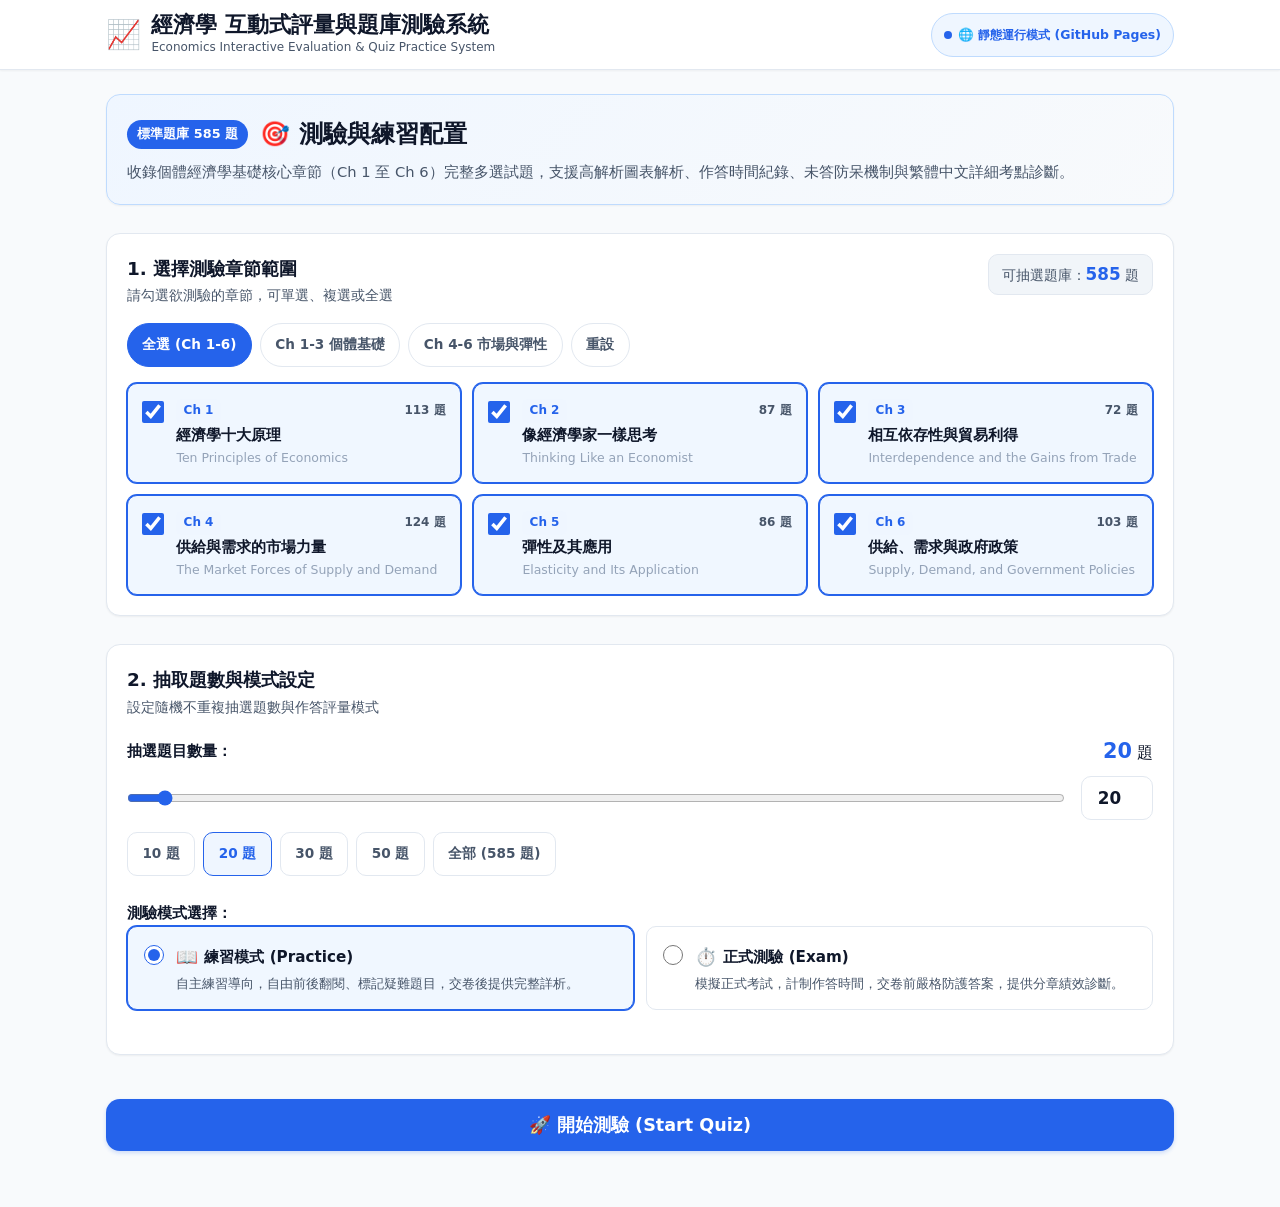
==== index.html @ 31da5ab0 "Initial deployment: Economics Quiz & Evaluation System (Ch 1-6, 585 Qs)" ====
<!DOCTYPE html>
<html lang="zh-Hant">
<head>
  <meta charset="UTF-8">
  <meta name="viewport" content="width=device-width, initial-scale=1.0">
  <meta name="description" content="經濟學 互動式評量與題庫測驗系統 - 支援行動端響應式體驗 (RWD) 與 GitHub Pages 雙運行架構">
  <meta name="theme-color" content="#2563eb">
  <title>經濟學 互動式評量與題庫測驗系統</title>
  <link rel="icon" href="data:image/svg+xml,<svg xmlns=%22http://www.w3.org/2000/svg%22 viewBox=%220 0 100 100%22><text y=%22.9em%22 font-size=%2290%22>📈</text></svg>">
  <link rel="stylesheet" href="./static/css/style.css" onerror="this.onerror=null;this.href='./css/style.css';">
</head>
<body>
  <!-- Global Application Header -->
  <header class="app-header">
    <div class="header-container">
      <div class="brand">
        <span class="brand-icon">📈</span>
        <div class="brand-text">
          <h1 class="brand-title">經濟學 互動式評量與題庫測驗系統</h1>
          <p class="brand-subtitle">Economics Interactive Evaluation & Quiz Practice System</p>
        </div>
      </div>
      <div class="header-actions">
        <span id="runtime-badge" class="runtime-badge badge-detecting" title="運行架構狀態">
          <span class="badge-dot"></span>
          <span class="badge-text">連線偵測中...</span>
        </span>
        <button id="btn-nav-home" class="btn-icon hidden" title="返回設定首頁" aria-label="返回設定首頁">
          🏠 設定
        </button>
      </div>
    </div>
  </header>

  <!-- Main View Container -->
  <main class="main-content">
    
    <!-- ================================================================= -->
    <!-- VIEW 1: SETUP / CONFIGURATION VIEW                                -->
    <!-- ================================================================= -->
    <section id="view-setup" class="view-section active">
      <div class="setup-container">
        
        <!-- Welcome & System Banner -->
        <div class="card intro-card">
          <div class="intro-header">
            <span class="intro-badge">標準題庫 585 題</span>
            <h2>🎯 測驗與練習配置</h2>
          </div>
          <p class="intro-desc">
            收錄個體經濟學基礎核心章節（Ch 1 至 Ch 6）完整多選試題，支援高解析圖表解析、作答時間紀錄、未答防呆機制與繁體中文詳細考點診斷。
          </p>
        </div>

        <!-- Chapter Selection Card -->
        <div class="card config-card">
          <div class="card-header">
            <div>
              <h3 class="card-title">1. 選擇測驗章節範圍</h3>
              <p class="card-subtitle">請勾選欲測驗的章節，可單選、複選或全選</p>
            </div>
            <div class="pool-stat">
              可抽選題庫：<strong id="pool-count">0</strong> 題
            </div>
          </div>

          <!-- Quick Selector Buttons -->
          <div class="quick-selectors">
            <button type="button" id="btn-select-all" class="btn-chip active">全選 (Ch 1-6)</button>
            <button type="button" id="btn-select-ch1-3" class="btn-chip">Ch 1-3 個體基礎</button>
            <button type="button" id="btn-select-ch4-6" class="btn-chip">Ch 4-6 市場與彈性</button>
            <button type="button" id="btn-select-reset" class="btn-chip btn-chip-reset">重設</button>
          </div>

          <!-- Chapter Grid -->
          <div id="chapter-list" class="chapter-grid" role="group" aria-label="章節選擇清單">
            <!-- Dynamically populated chapters -->
            <div class="loading-state">
              <span class="spinner"></span> 載入題庫章節中...
            </div>
          </div>
        </div>

        <!-- Quiz Parameters Card -->
        <div class="card config-card">
          <div class="card-header">
            <div>
              <h3 class="card-title">2. 抽取題數與模式設定</h3>
              <p class="card-subtitle">設定隨機不重複抽選題數與作答評量模式</p>
            </div>
          </div>

          <!-- Question Count Selection -->
          <div class="form-group">
            <div class="label-row">
              <label for="input-count" class="form-label">抽選題目數量：</label>
              <div class="count-value-display">
                <span id="count-display" class="highlight-number">20</span> 題
              </div>
            </div>

            <div class="slider-container">
              <input type="range" id="slider-count" min="1" max="100" value="20" class="range-slider" aria-label="抽選題數拉桿">
              <input type="number" id="input-count" min="1" max="100" value="20" class="number-input" aria-label="抽選題數數值輸入">
            </div>

            <!-- Quick Count Chips -->
            <div class="count-chips">
              <button type="button" class="btn-count-chip" data-count="10">10 題</button>
              <button type="button" class="btn-count-chip active" data-count="20">20 題</button>
              <button type="button" class="btn-count-chip" data-count="30">30 題</button>
              <button type="button" class="btn-count-chip" data-count="50">50 題</button>
              <button type="button" id="btn-count-all" class="btn-count-chip" data-count="all">全選目前題庫</button>
            </div>
          </div>

          <!-- Mode Selector -->
          <div class="form-group">
            <label class="form-label">測驗模式選擇：</label>
            <div class="mode-grid">
              <label class="mode-card">
                <input type="radio" name="quiz-mode" value="practice" checked>
                <div class="mode-card-content">
                  <div class="mode-header">
                    <span class="mode-icon">📖</span>
                    <strong class="mode-title">練習模式 (Practice)</strong>
                  </div>
                  <p class="mode-desc">自主練習導向，自由前後翻閱、標記疑難題目，交卷後提供完整詳析。</p>
                </div>
              </label>

              <label class="mode-card">
                <input type="radio" name="quiz-mode" value="exam">
                <div class="mode-card-content">
                  <div class="mode-header">
                    <span class="mode-icon">⏱️</span>
                    <strong class="mode-title">正式測驗 (Exam)</strong>
                  </div>
                  <p class="mode-desc">模擬正式考試，計制作答時間，交卷前嚴格防護答案，提供分章績效診斷。</p>
                </div>
              </label>
            </div>
          </div>
        </div>

        <!-- Action Row -->
        <div class="start-action-row">
          <button type="button" id="btn-start-quiz" class="btn btn-primary btn-lg btn-start">
            🚀 開始測驗 (Start Quiz)
          </button>
        </div>

      </div>
    </section>


    <!-- ================================================================= -->
    <!-- VIEW 2: INTERACTIVE QUIZ VIEW                                     -->
    <!-- ================================================================= -->
    <section id="view-quiz" class="view-section">
      <div class="quiz-container">
        
        <!-- Quiz Control Bar -->
        <div class="quiz-control-bar card">
          <div class="quiz-status-row">
            <div class="status-left">
              <span id="quiz-mode-tag" class="tag tag-mode">練習模式</span>
              <span id="current-q-chapter" class="tag tag-chapter">第 1 章</span>
              <span class="q-progress-text">第 <strong id="current-q-num">1</strong> / <span id="total-q-num">20</span> 題</span>
            </div>
            <div class="status-right">
              <div class="timer-box" title="作答時間">
                <span class="timer-icon">⏱️</span>
                <span id="quiz-timer" class="timer-text">00:00</span>
              </div>
              <button type="button" id="btn-flag-q" class="btn-flag" title="標記本題以便稍後回顧 (快速鍵: F)">
                <span class="flag-icon">🚩</span>
                <span id="flag-text" class="flag-label">標記此題</span>
              </button>
              <button type="button" id="btn-toggle-palette" class="btn-palette" title="開啟題號抽屜清單">
                <span>📑 題號</span>
                <span id="palette-summary-count" class="badge-count">0/20</span>
              </button>
            </div>
          </div>

          <!-- Progress Bar -->
          <div class="progress-track" aria-label="測驗作答進度">
            <div id="quiz-progress-bar" class="progress-fill" style="width: 5%;"></div>
          </div>
        </div>

        <!-- Question Body Card -->
        <div id="question-card" class="card question-card">
          <!-- Question Stem -->
          <div class="question-stem-container">
            <div class="stem-header">
              <span class="stem-number-badge">Q<span id="stem-q-number">1</span></span>
              <div id="question-stem" class="stem-text">題目載入中...</div>
            </div>
          </div>

          <!-- Context Markdown Table (if question has context table) -->
          <div id="question-context-table" class="context-table-wrapper hidden"></div>

          <!-- Diagram Image (if question has diagram) -->
          <div id="question-diagram-container" class="diagram-container hidden">
            <div class="diagram-box">
              <img id="question-diagram-img" src="" alt="經濟學考題圖表" class="diagram-img" loading="lazy">
              <div class="diagram-zoom-hint">
                <span>🔍 點擊放大圖表檢視</span>
              </div>
            </div>
          </div>

          <!-- Options Container -->
          <div id="question-options" class="options-container" role="radiogroup" aria-label="題目選項">
            <!-- Populated dynamically: A, B, C, D -->
          </div>
        </div>

        <!-- Quiz Navigation Controls -->
        <div class="quiz-nav-bar">
          <button type="button" id="btn-prev-q" class="btn btn-secondary btn-nav" disabled>
            ⬅️ 上一題 <span class="shortcut-hint">[P / ←]</span>
          </button>
          
          <button type="button" id="btn-submit-quiz" class="btn btn-warning btn-nav btn-submit">
            📋 立即交卷
          </button>

          <button type="button" id="btn-next-q" class="btn btn-primary btn-nav">
            下一題 ➡️ <span class="shortcut-hint">[N / →]</span>
          </button>
        </div>

        <!-- Keyboard Shortcut Hint Footer -->
        <footer class="shortcut-footer">
          <span class="shortcut-item"><kbd>A</kbd> / <kbd>B</kbd> / <kbd>C</kbd> / <kbd>D</kbd> 或 <kbd>1</kbd> - <kbd>4</kbd> 選擇選項</span>
          <span class="shortcut-divider">|</span>
          <span class="shortcut-item"><kbd>←</kbd> / <kbd>P</kbd> 上一題</span>
          <span class="shortcut-divider">|</span>
          <span class="shortcut-item"><kbd>→</kbd> / <kbd>N</kbd> 下一題</span>
          <span class="shortcut-divider">|</span>
          <span class="shortcut-item"><kbd>F</kbd> 標記/取消標記</span>
        </footer>

      </div>
    </section>


    <!-- ================================================================= -->
    <!-- VIEW 3: SCORE & DIAGNOSTIC REVIEW VIEW                           -->
    <!-- ================================================================= -->
    <section id="view-review" class="view-section">
      <div class="review-container">
        
        <!-- Score Summary Hero Card -->
        <div class="card summary-card">
          <div class="summary-hero">
            <div class="score-display">
              <span class="score-label">測驗得分</span>
              <div class="score-numbers">
                <span id="review-score-num" class="score-correct">0</span>
                <span class="score-divider">/</span>
                <span id="review-total-num" class="score-total">0</span>
              </div>
              <div class="score-pct-badge">
                正確率：<strong id="review-percentage">0.0%</strong>
              </div>
            </div>

            <div class="summary-details">
              <div id="review-tier-badge" class="tier-badge tier-good">
                🎯 測驗完成
              </div>
              <div class="meta-stats">
                <div class="meta-item">
                  <span class="meta-icon">⏱️</span>
                  <span>總耗時：<strong id="review-time-elapsed">00:00</strong></span>
                </div>
                <div class="meta-item">
                  <span class="meta-icon">📊</span>
                  <span>測驗模式：<strong id="review-mode-label">練習模式</strong></span>
                </div>
                <div class="meta-item">
                  <span class="meta-icon">🚩</span>
                  <span>標記題目：<strong id="review-flagged-count">0</strong> 題</span>
                </div>
              </div>
            </div>
          </div>

          <!-- Chapter Breakdown Progress -->
          <div class="chapter-breakdown-wrapper">
            <h4 class="breakdown-title">📚 各章節答對率分項診斷</h4>
            <div id="chapter-breakdown-list" class="breakdown-grid">
              <!-- Dynamically populated chapter bars -->
            </div>
          </div>
        </div>

        <!-- Filter & Action Controls -->
        <div class="review-action-toolbar card">
          <div class="review-filters" role="group" aria-label="複習篩選">
            <button type="button" id="btn-filter-all" class="btn-filter active">
              全部題目 (<span id="filter-all-count">0</span>)
            </button>
            <button type="button" id="btn-filter-wrong" class="btn-filter">
              ❌ 僅看錯題 (<span id="filter-wrong-count">0</span>)
            </button>
            <button type="button" id="btn-filter-flagged" class="btn-filter">
              🚩 僅看標記題 (<span id="filter-flagged-count">0</span>)
            </button>
          </div>

          <div class="review-actions">
            <button type="button" id="btn-practice-missed" class="btn btn-warning">
              🔁 錯題重練 (Practice Missed Only)
            </button>
            <button type="button" id="btn-new-quiz" class="btn btn-secondary">
              🆕 重新配置測驗
            </button>
          </div>
        </div>

        <!-- Detailed Review List -->
        <div id="review-list" class="review-list-container">
          <!-- Populated dynamically with diagnostic cards -->
        </div>

      </div>
    </section>

  </main>


  <!-- =================================================================== -->
  <!-- MODAL 1: QUESTION PALETTE DRAWER                                    -->
  <!-- =================================================================== -->
  <div id="palette-drawer" class="drawer-overlay" aria-hidden="true">
    <div id="palette-backdrop" class="drawer-backdrop"></div>
    <aside class="drawer-panel" role="dialog" aria-label="題號快速導覽抽屜">
      <div class="drawer-header">
        <div class="drawer-title-group">
          <h3 class="drawer-title">📑 題目導覽清單</h3>
          <span id="drawer-stats" class="drawer-stats">已答 0 / 20 題</span>
        </div>
        <button type="button" id="btn-close-palette" class="btn-close" aria-label="關閉題號抽屜">✕</button>
      </div>

      <!-- Legend -->
      <div class="palette-legend">
        <span class="legend-item"><span class="legend-box box-current"></span> 當前題目</span>
        <span class="legend-item"><span class="legend-box box-answered"></span> 已作答</span>
        <span class="legend-item"><span class="legend-box box-unanswered"></span> 未填答</span>
        <span class="legend-item"><span class="legend-box box-flagged"></span> 標記題 🚩</span>
      </div>

      <!-- Palette Grid Buttons -->
      <div id="palette-grid" class="palette-grid-container">
        <!-- Buttons 1..N dynamically generated -->
      </div>
    </aside>
  </div>


  <!-- =================================================================== -->
  <!-- MODAL 2: SUBMISSION GUARDRAIL MODAL                                 -->
  <!-- =================================================================== -->
  <div id="guardrail-modal" class="modal-overlay" aria-hidden="true" role="dialog" aria-modal="true">
    <div id="guardrail-backdrop" class="modal-backdrop"></div>
    <div class="modal-box modal-warning">
      <div class="modal-header">
        <span class="modal-icon">⚠️</span>
        <h3 class="modal-title">未作答防呆提醒</h3>
      </div>
      <div class="modal-body">
        <p class="modal-alert-text">
          測驗尚未完全填答！您還有 <strong id="guardrail-count" class="alert-highlight">0</strong> 題尚未作答。
        </p>
        <div class="unanswered-chips-box">
          <span class="chips-label">未填答題號：</span>
          <div id="guardrail-list" class="unanswered-chips">
            <!-- Question chips -->
          </div>
        </div>
        <p class="modal-subtext">確定現在就要提交試卷並結算成績嗎？</p>
      </div>
      <div class="modal-footer">
        <button type="button" id="btn-guardrail-cancel" class="btn btn-primary btn-guardrail">
          ✏️ 繼續作答 (Return to Quiz)
        </button>
        <button type="button" id="btn-guardrail-confirm" class="btn btn-outline-danger btn-guardrail">
          📋 確認交卷 (Submit Anyway)
        </button>
      </div>
    </div>
  </div>


  <!-- =================================================================== -->
  <!-- MODAL 3: DIAGRAM ZOOM LIGHTBOX MODAL                                -->
  <!-- =================================================================== -->
  <div id="diagram-modal" class="modal-overlay lightbox-overlay" aria-hidden="true" role="dialog" aria-modal="true">
    <div id="diagram-backdrop" class="modal-backdrop"></div>
    <div class="lightbox-content">
      <button type="button" id="btn-close-diagram" class="lightbox-close" aria-label="關閉放大圖表">✕</button>
      <div class="lightbox-img-wrapper">
        <img id="diagram-modal-img" src="" alt="放大圖表" class="lightbox-img">
      </div>
      <p id="diagram-modal-caption" class="lightbox-caption">經濟學試題圖表</p>
    </div>
  </div>

  <!-- Client-Side State Machine & Logic -->
  <script src="./static/js/app.js" onerror="this.onerror=null;this.src='./js/app.js';"></script>
</body>
</html>
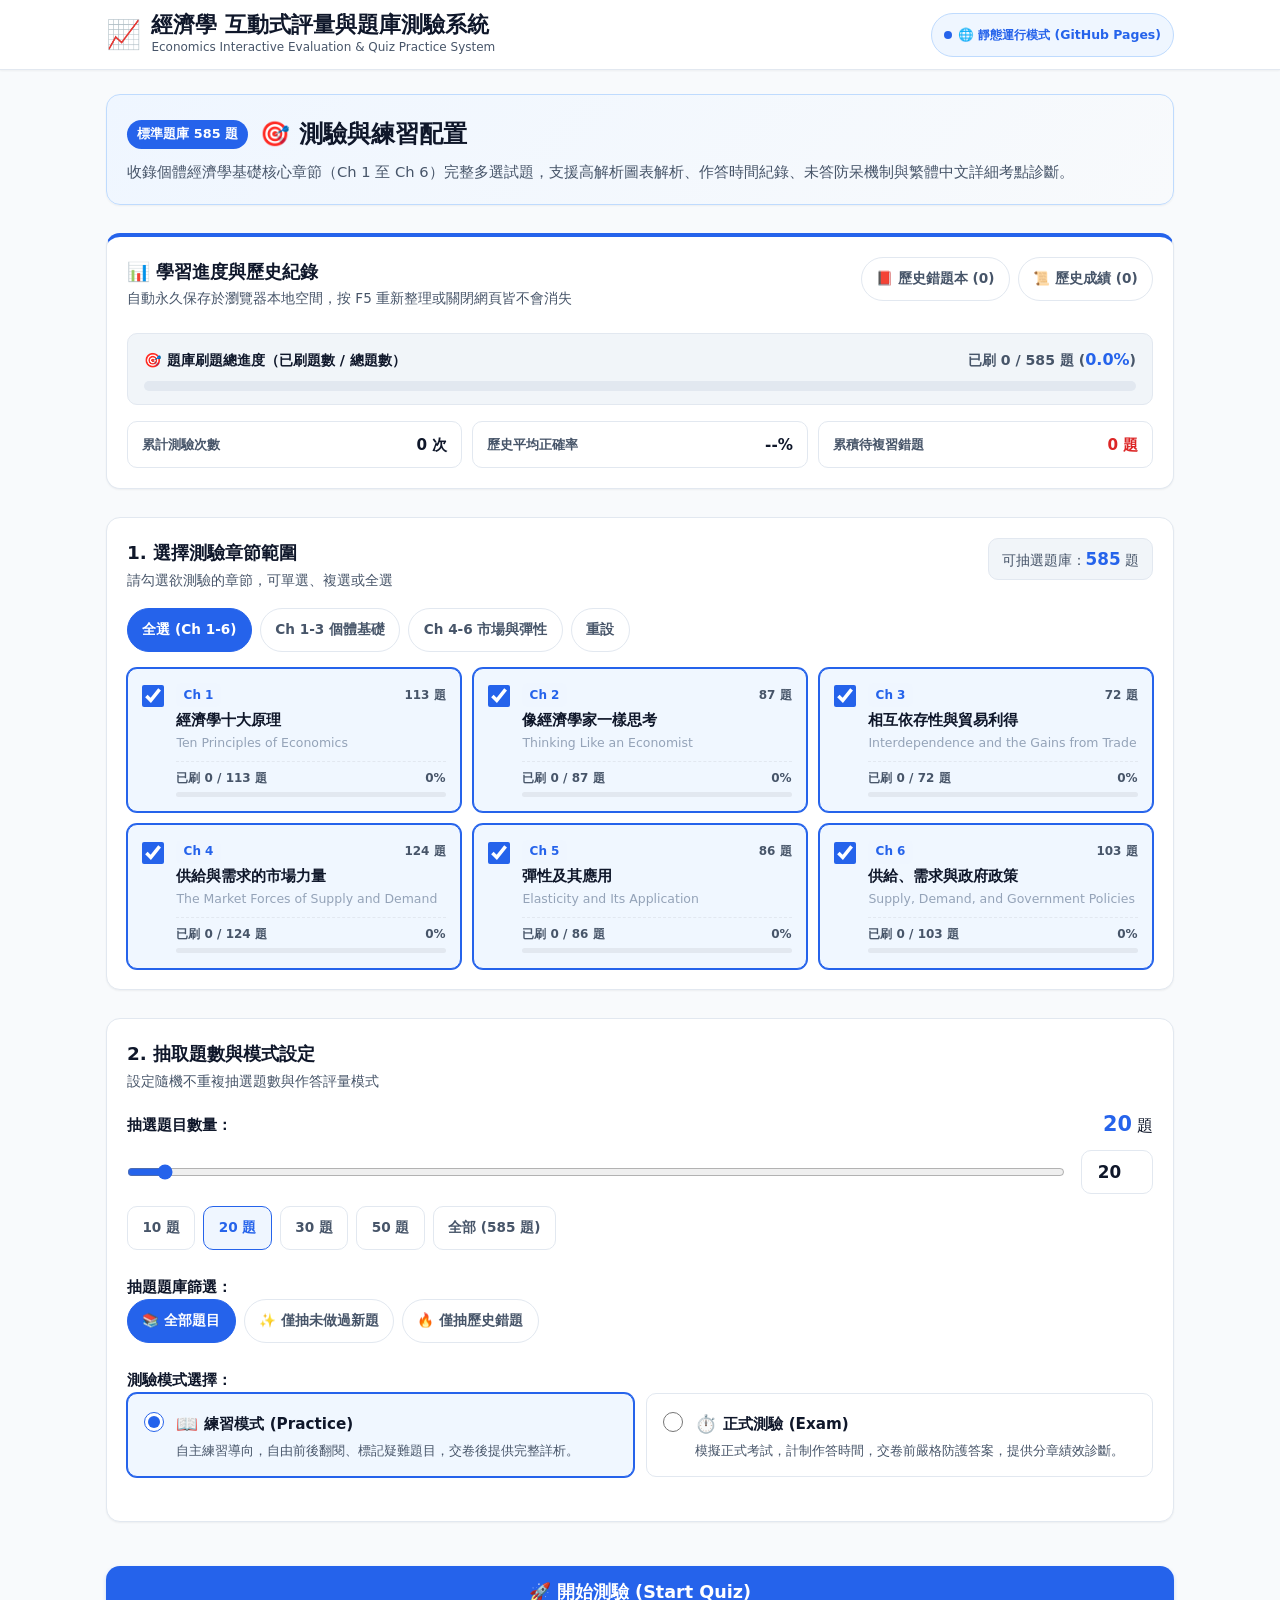
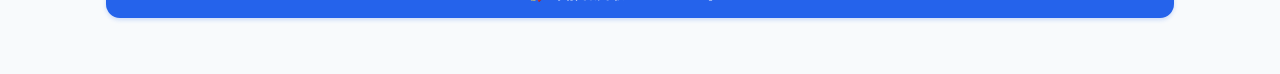
==== commit a06cbaf6: "feat: add persistent progress %, wrong question book, score history, and mid-quiz F5 auto-resume" ====
--- a/index.html
+++ b/index.html
@@ -52,6 +52,54 @@
           </p>
         </div>
 
+        <!-- Learning Progress & History Dashboard Card -->
+        <div id="progress-dashboard-card" class="card config-card progress-dashboard-card">
+          <div class="card-header">
+            <div>
+              <h3 class="card-title">📊 學習進度與歷史紀錄</h3>
+              <p class="card-subtitle">自動永久保存於瀏覽器本地空間，按 F5 重新整理或關閉網頁皆不會消失</p>
+            </div>
+            <div class="quick-selectors progress-action-btns">
+              <button type="button" id="btn-open-wrong-book" class="btn-chip">
+                📕 歷史錯題本 (<span id="stat-wrong-book-count">0</span>)
+              </button>
+              <button type="button" id="btn-open-score-history" class="btn-chip">
+                📜 歷史成績 (<span id="stat-history-count">0</span>)
+              </button>
+            </div>
+          </div>
+
+          <!-- Overall Question Bank Completion Progress -->
+          <div class="bank-completion-box">
+            <div class="completion-header-row">
+              <span class="completion-label">🎯 題庫刷題總進度（已刷題數 / 總題數）</span>
+              <span class="completion-stat-text">
+                已刷 <strong id="stat-attempted-count">0</strong> / <span id="stat-bank-total">585</span> 題
+                (<strong id="stat-completion-pct" class="highlight-pct">0.0%</strong>)
+              </span>
+            </div>
+            <div class="progress-track completion-track" aria-label="題庫總刷題進度">
+              <div id="bank-completion-bar" class="progress-fill completion-fill" style="width: 0%;"></div>
+            </div>
+          </div>
+
+          <!-- Quick Summary Metrics -->
+          <div class="progress-stats-grid">
+            <div class="stat-pill">
+              <span class="stat-pill-label">累計測驗次數</span>
+              <strong id="stat-total-sessions" class="stat-pill-value">0 次</strong>
+            </div>
+            <div class="stat-pill">
+              <span class="stat-pill-label">歷史平均正確率</span>
+              <strong id="stat-avg-score" class="stat-pill-value">--%</strong>
+            </div>
+            <div class="stat-pill">
+              <span class="stat-pill-label">累積待複習錯題</span>
+              <strong id="stat-wrong-count-pill" class="stat-pill-value stat-value-danger">0 題</strong>
+            </div>
+          </div>
+        </div>
+
         <!-- Chapter Selection Card -->
         <div class="card config-card">
           <div class="card-header">
@@ -111,6 +159,22 @@
               <button type="button" class="btn-count-chip" data-count="30">30 題</button>
               <button type="button" class="btn-count-chip" data-count="50">50 題</button>
               <button type="button" id="btn-count-all" class="btn-count-chip" data-count="all">全選目前題庫</button>
+            </div>
+          </div>
+
+          <!-- Pool Filter Selector (All / Unseen / Historical Wrong) -->
+          <div class="form-group">
+            <label class="form-label">抽題題庫篩選：</label>
+            <div class="quick-selectors" role="group" aria-label="抽題題庫篩選條件">
+              <button type="button" class="btn-chip pool-filter-chip active" data-pool-filter="all">
+                📚 全部題目
+              </button>
+              <button type="button" class="btn-chip pool-filter-chip" data-pool-filter="unseen">
+                ✨ 僅抽未做過新題
+              </button>
+              <button type="button" class="btn-chip pool-filter-chip" data-pool-filter="wrong">
+                🔥 僅抽歷史錯題
+              </button>
             </div>
           </div>
 
@@ -413,6 +477,63 @@
     </div>
   </div>
 
+  <!-- =================================================================== -->
+  <!-- MODAL 4: HISTORICAL WRONG QUESTION BOOK MODAL                       -->
+  <!-- =================================================================== -->
+  <div id="wrong-book-modal" class="modal-overlay" aria-hidden="true" role="dialog" aria-modal="true">
+    <div id="wrong-book-backdrop" class="modal-backdrop"></div>
+    <div class="modal-box modal-large">
+      <div class="modal-header modal-header-between">
+        <div class="modal-title-group">
+          <span class="modal-icon">📕</span>
+          <div>
+            <h3 class="modal-title">歷史錯題本</h3>
+            <p class="card-subtitle">累積記錄所有曾答錯的題目與中文詳解</p>
+          </div>
+        </div>
+        <button type="button" id="btn-close-wrong-book" class="btn-close" aria-label="關閉歷史錯題本">✕</button>
+      </div>
+      <div class="modal-toolbar">
+        <button type="button" id="btn-practice-wrong-book" class="btn btn-warning">
+          🔥 立即專練歷史錯題
+        </button>
+        <button type="button" id="btn-clear-wrong-book" class="btn btn-outline-danger">
+          🗑️ 清空錯題本
+        </button>
+      </div>
+      <div id="wrong-book-list" class="modal-scroll-body">
+        <!-- Populated dynamically -->
+      </div>
+    </div>
+  </div>
+
+  <!-- =================================================================== -->
+  <!-- MODAL 5: HISTORICAL SCORE RECORDS MODAL                             -->
+  <!-- =================================================================== -->
+  <div id="score-history-modal" class="modal-overlay" aria-hidden="true" role="dialog" aria-modal="true">
+    <div id="score-history-backdrop" class="modal-backdrop"></div>
+    <div class="modal-box modal-large">
+      <div class="modal-header modal-header-between">
+        <div class="modal-title-group">
+          <span class="modal-icon">📜</span>
+          <div>
+            <h3 class="modal-title">歷史成績紀錄</h3>
+            <p class="card-subtitle">歷次測驗成績、答對率與作答耗時統計</p>
+          </div>
+        </div>
+        <button type="button" id="btn-close-score-history" class="btn-close" aria-label="關閉歷史成績紀錄">✕</button>
+      </div>
+      <div class="modal-toolbar">
+        <button type="button" id="btn-reset-all-progress" class="btn btn-outline-danger">
+          🗑️ 清除成績與刷題紀錄
+        </button>
+      </div>
+      <div id="score-history-list" class="modal-scroll-body">
+        <!-- Populated dynamically -->
+      </div>
+    </div>
+  </div>
+
   <!-- Client-Side State Machine & Logic -->
   <script src="./static/js/app.js" onerror="this.onerror=null;this.src='./js/app.js';"></script>
 </body>
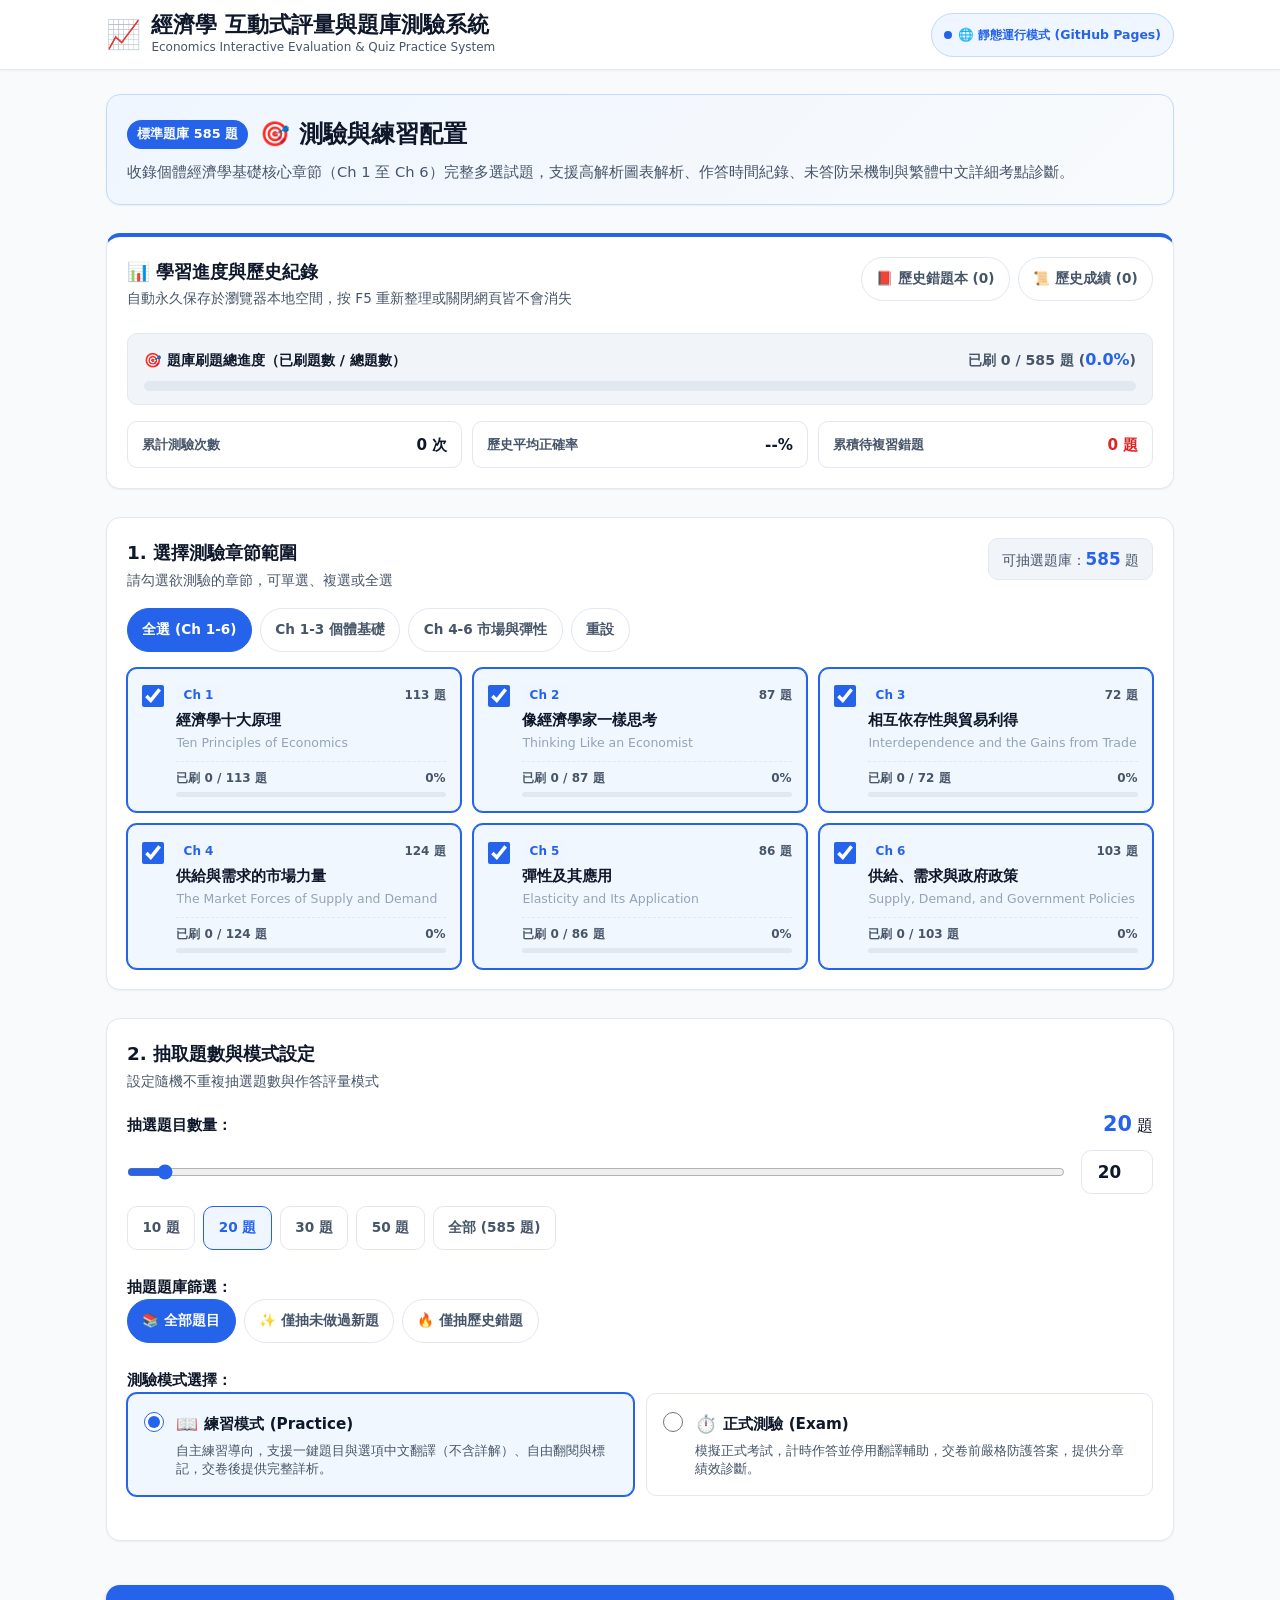
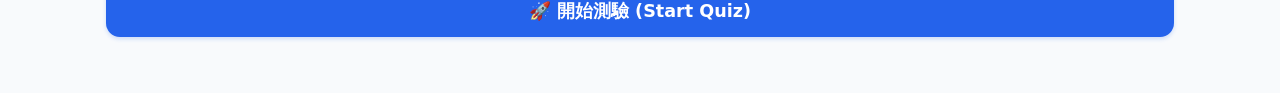
==== commit 6f72329c: "feat: add practice-mode one-click Chinese translation (stem, table & options) without revealing expl" ====
--- a/index.html
+++ b/index.html
@@ -189,7 +189,7 @@
                     <span class="mode-icon">📖</span>
                     <strong class="mode-title">練習模式 (Practice)</strong>
                   </div>
-                  <p class="mode-desc">自主練習導向，自由前後翻閱、標記疑難題目，交卷後提供完整詳析。</p>
+                  <p class="mode-desc">自主練習導向，支援一鍵題目與選項中文翻譯（不含詳解）、自由翻閱與標記，交卷後提供完整詳析。</p>
                 </div>
               </label>
 
@@ -200,7 +200,7 @@
                     <span class="mode-icon">⏱️</span>
                     <strong class="mode-title">正式測驗 (Exam)</strong>
                   </div>
-                  <p class="mode-desc">模擬正式考試，計制作答時間，交卷前嚴格防護答案，提供分章績效診斷。</p>
+                  <p class="mode-desc">模擬正式考試，計時作答並停用翻譯輔助，交卷前嚴格防護答案，提供分章績效診斷。</p>
                 </div>
               </label>
             </div>
@@ -237,6 +237,10 @@
                 <span class="timer-icon">⏱️</span>
                 <span id="quiz-timer" class="timer-text">00:00</span>
               </div>
+              <button type="button" id="btn-translate-q" class="btn-translate" title="一鍵將題目與選項翻譯為繁體中文（僅限練習模式，快速鍵: T）">
+                <span class="translate-icon">🌐</span>
+                <span id="translate-text" class="translate-label">中文翻譯</span>
+              </button>
               <button type="button" id="btn-flag-q" class="btn-flag" title="標記本題以便稍後回顧 (快速鍵: F)">
                 <span class="flag-icon">🚩</span>
                 <span id="flag-text" class="flag-label">標記此題</span>
@@ -260,7 +264,10 @@
           <div class="question-stem-container">
             <div class="stem-header">
               <span class="stem-number-badge">Q<span id="stem-q-number">1</span></span>
-              <div id="question-stem" class="stem-text">題目載入中...</div>
+              <div class="stem-body-wrap">
+                <div id="question-stem" class="stem-text">題目載入中...</div>
+                <div id="question-stem-zh" class="stem-text-zh hidden" aria-live="polite"></div>
+              </div>
             </div>
           </div>
 
@@ -307,6 +314,8 @@
           <span class="shortcut-item"><kbd>→</kbd> / <kbd>N</kbd> 下一題</span>
           <span class="shortcut-divider">|</span>
           <span class="shortcut-item"><kbd>F</kbd> 標記/取消標記</span>
+          <span id="shortcut-translate-divider" class="shortcut-divider">|</span>
+          <span id="shortcut-translate-hint" class="shortcut-item"><kbd>T</kbd> 中文翻譯</span>
         </footer>
 
       </div>
